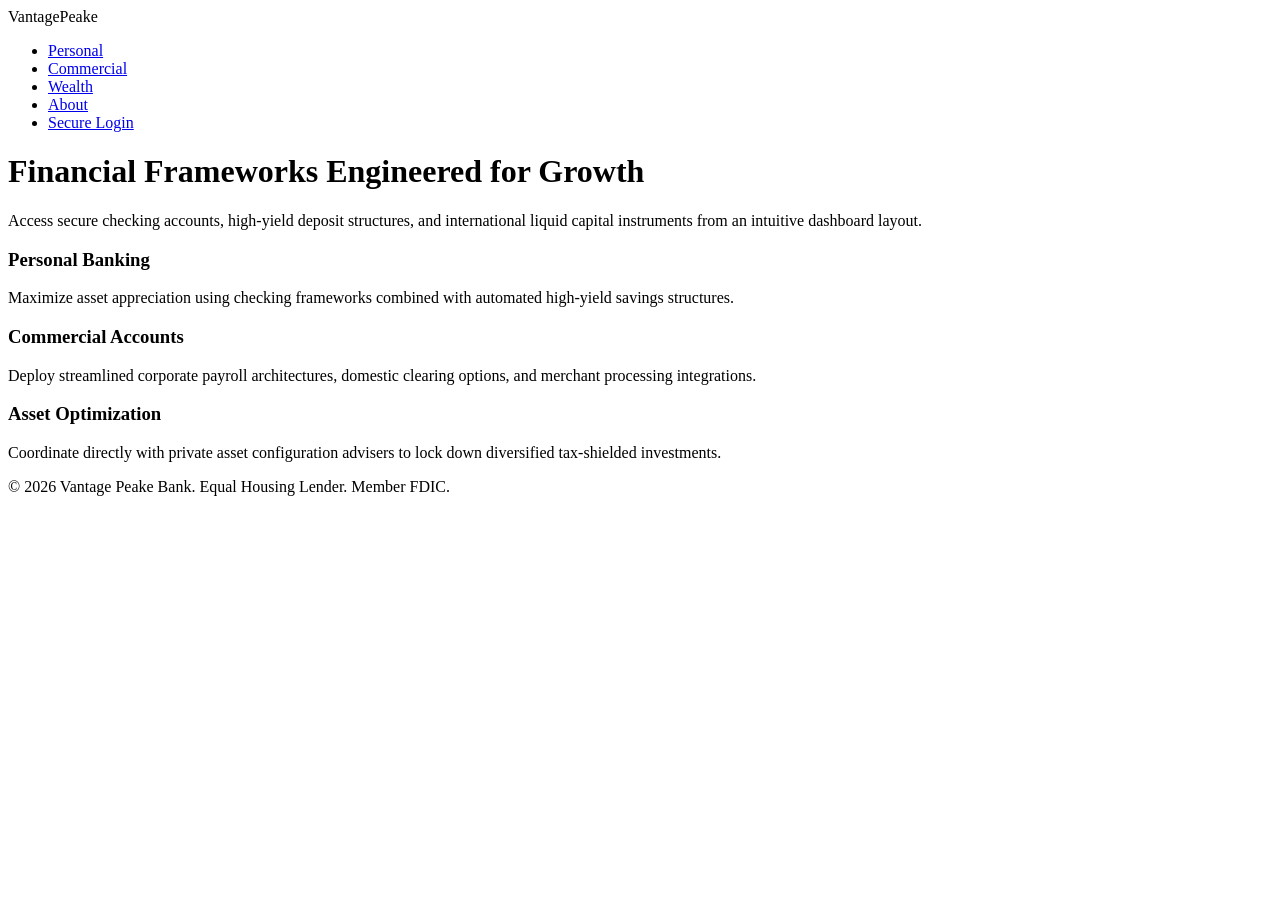
==== index.html @ 233ca1bd "Add initial HTML structure for Vantage Peake Bank" ====
<!DOCTYPE html>
<html lang="en">
<head>
    <meta charset="UTF-8">
    <meta name="viewport" content="width=device-width, initial-scale=1.0">
    <title>Vantage Peake Bank | Secure Personal & Business Banking</title>
    <link rel="stylesheet" href="base.css">
</head>
<body>

    <!-- Public Navigation Bar -->
    <nav class="navbar">
        <div class="logo">Vantage<span>Peake</span></div>
        <ul class="nav-links">
            <li><a href="#">Personal</a></li>
            <li><a href="#">Commercial</a></li>
            <li><a href="#">Wealth</a></li>
            <li><a href="#">About</a></li>
            <li><a href="login.html" class="btn-login">Secure Login</a></li>
        </ul>
    </nav>

    <!-- Marketing Hero Area -->
    <header class="hero">
        <h1>Financial Frameworks Engineered for Growth</h1>
        <p>Access secure checking accounts, high-yield deposit structures, and international liquid capital instruments from an intuitive dashboard layout.</p>
    </header>

    <!-- Product Features Matrix -->
    <main class="container">
        <div class="grid-3">
            <div class="card">
                <h3>Personal Banking</h3>
                <p>Maximize asset appreciation using checking frameworks combined with automated high-yield savings structures.</p>
            </div>
            <div class="card">
                <h3>Commercial Accounts</h3>
                <p>Deploy streamlined corporate payroll architectures, domestic clearing options, and merchant processing integrations.</p>
            </div>
            <div class="card">
                <h3>Asset Optimization</h3>
                <p>Coordinate directly with private asset configuration advisers to lock down diversified tax-shielded investments.</p>
            </div>
        </div>
    </main>

    <!-- Footnote Regulatory Layer -->
    <footer>
        <p>&copy; 2026 Vantage Peake Bank. Equal Housing Lender. Member FDIC.</p>
    </footer>

</body>
</html>
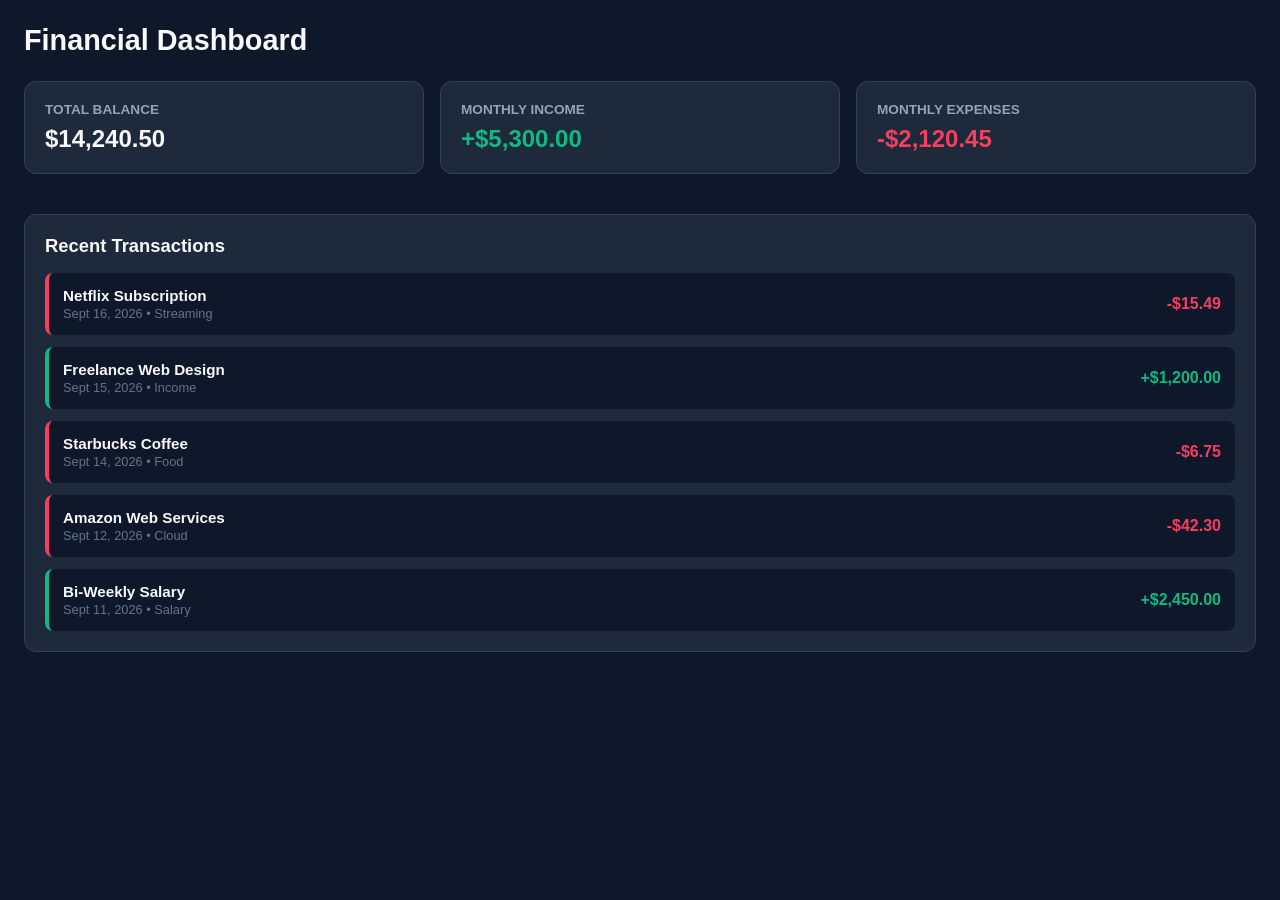
==== commit 5a32484f: "Revamp index.html for financial application layout Updated the title and added global CSS styles for" ====
--- a/index.html
+++ b/index.html
@@ -3,51 +3,325 @@
 <head>
     <meta charset="UTF-8">
     <meta name="viewport" content="width=device-width, initial-scale=1.0">
-    <title>Vantage Peake Bank | Secure Personal & Business Banking</title>
-    <link rel="stylesheet" href="base.css">
+    <title>Financial Application</title>
+    <style>
+        /* Global CSS Reset & Setup */
+        * {
+            margin: 0;
+            padding: 0;
+            box-sizing: border-box;
+            font-family: 'Segoe UI', Tahoma, Geneva, Verdana, sans-serif;
+        }
+
+        body, html {
+            width: 100%;
+            height: 100%;
+            overflow: hidden; /* Prevents ugly browser page scrolling */
+            background-color: #0f172a;
+            color: #f8fafc;
+        }
+
+        /* App Base Layout Layout Frame */
+        .app-container {
+            display: flex;
+            flex-direction: column;
+            width: 100vw;
+            height: 100vh;
+        }
+
+        /* App Screens Structure */
+        .app-view {
+            display: none; /* Hidden by default */
+            flex: 1;
+            padding: 24px;
+            overflow-y: auto; /* Independent scrolling inside each view */
+            padding-bottom: 90px; /* Buffer space so navigation bar never overlaps data */
+        }
+
+        /* Displays the targeted view layout */
+        .app-view.active-view {
+            display: block;
+        }
+
+        /* Typography & Uniform Containers */
+        .header {
+            margin-bottom: 24px;
+        }
+
+        .header h1 {
+            font-size: 1.8rem;
+            font-weight: 600;
+        }
+
+        .card {
+            background-color: #1e293b;
+            padding: 20px;
+            border-radius: 12px;
+            border: 1px solid #334155;
+            margin-bottom: 16px;
+        }
+
+        /* -----------------------------
+           VIEW 1: DASHBOARD DESIGNS
+        -------------------------------- */
+        .metrics-grid {
+            display: grid;
+            grid-template-columns: repeat(auto-fit, minmax(220px, 1fr));
+            gap: 16px;
+            margin-bottom: 24px;
+        }
+
+        .metrics-grid .card h3 {
+            font-size: 0.85rem;
+            color: #94a3b8;
+            margin-bottom: 8px;
+            text-transform: uppercase;
+        }
+
+        .metrics-grid .card .value {
+            font-size: 1.5rem;
+            font-weight: 700;
+        }
+
+        .value.green { color: #10b981; }
+        .value.red { color: #f43f5e; }
+
+        .transactions-section h2 {
+            font-size: 1.15rem;
+            margin-bottom: 16px;
+        }
+
+        .transaction-list {
+            display: flex;
+            flex-direction: column;
+            gap: 12px;
+        }
+
+        .transaction-item {
+            display: flex;
+            justify-content: space-between;
+            align-items: center;
+            padding: 14px;
+            background-color: #0f172a;
+            border-radius: 8px;
+            border-left: 4px solid #38bdf8;
+        }
+
+        .transaction-item.income { border-left-color: #10b981; }
+        .transaction-item.expense { border-left-color: #f43f5e; }
+
+        .tx-info .tx-name {
+            font-weight: 600;
+            font-size: 0.95rem;
+        }
+
+        .tx-info .tx-date {
+            font-size: 0.8rem;
+            color: #64748b;
+            margin-top: 2px;
+        }
+
+        .tx-amount { font-weight: 700; }
+        .tx-amount.income { color: #10b981; }
+        .tx-amount.expense { color: #f43f5e; }
+
+        /* -----------------------------
+           VIEW 2: TRANSFER DESIGNS
+        -------------------------------- */
+        .form-group {
+            margin-bottom: 18px;
+        }
+
+        .form-group label {
+            display: block;
+            margin-bottom: 8px;
+            color: #94a3b8;
+            font-size: 0.9rem;
+        }
+
+        .form-group input, .form-group select {
+            width: 100%;
+            padding: 12px;
+            background-color: #0f172a;
+            border: 1px solid #334155;
+            border-radius: 8px;
+            color: white;
+            font-size: 1rem;
+            outline: none;
+        }
+
+        .form-group input:focus, .form-group select:focus {
+            border-color: #38bdf8;
+        }
+
+        .btn {
+            width: 100%;
+            padding: 14px;
+            background-color: #38bdf8;
+            border: none;
+            border-radius: 8px;
+            color: #0f172a;
+            font-weight: 700;
+            font-size: 1rem;
+            cursor: pointer;
+        }
+
+        /* -----------------------------
+           VIEW 3: REWARDS DESIGNS
+        -------------------------------- */
+        .reward-row {
+            display: flex;
+            justify-content: space-between;
+            align-items: center;
+        }
+
+        .reward-pts {
+            font-weight: 700;
+            color: #10b981;
+            font-size: 1.2rem;
+        }
+
+        .claim-btn {
+            padding: 8px 16px;
+            background-color: #38bdf8;
+            border: none;
+            border-radius: 6px;
+            font-weight: 600;
+            cursor: pointer;
+            color: #0f172a;
+        }
+
+        /* -----------------------------
+           VIEW 4: SETTINGS DESIGNS
+        -------------------------------- */
+        .setting-item {
+            display: flex;
+            justify-content: space-between;
+            align-items: center;
+            padding: 14px 0;
+            border-bottom: 1px solid #334155;
+        }
+
+        .setting-item:last-child { border-bottom: none; }
+        .setting-info h3 { font-size: 1rem; font-weight: 500; }
+        .setting-info p { font-size: 0.85rem; color: #94a3b8; }
+
+        /* -----------------------------
+           FIXED BOTTOM NAVIGATION BAR
+        -------------------------------- */
+        .bottom-nav {
+            position: fixed;
+            bottom: 0;
+            left: 0;
+            width: 100%;
+            height: 70px;
+            background-color: #1e293b;
+            border-top: 1px solid #334155;
+            display: flex;
+            justify-content: space-around;
+            align-items: center;
+            z-index: 1000;
+            box-shadow: 0 -4px 12px rgba(0, 0, 0, 0.4);
+        }
+
+        .nav-item {
+            background: none;
+            border: none;
+            color: #94a3b8;
+            display: flex;
+            flex-direction: column;
+            align-items: center;
+            font-size: 0.85rem;
+            font-weight: 500;
+            cursor: pointer;
+            width: 25%;
+            height: 100%;
+            justify-content: center;
+            transition: color 0.2s ease;
+        }
+
+        .nav-item:hover, .nav-item.active {
+            color: #38bdf8;
+        }
+
+        .nav-icon {
+            font-size: 1.3rem;
+            margin-bottom: 4px;
+        }
+    </style>
 </head>
 <body>
 
-    <!-- Public Navigation Bar -->
-    <nav class="navbar">
-        <div class="logo">Vantage<span>Peake</span></div>
-        <ul class="nav-links">
-            <li><a href="#">Personal</a></li>
-            <li><a href="#">Commercial</a></li>
-            <li><a href="#">Wealth</a></li>
-            <li><a href="#">About</a></li>
-            <li><a href="login.html" class="btn-login">Secure Login</a></li>
-        </ul>
-    </nav>
-
-    <!-- Marketing Hero Area -->
-    <header class="hero">
-        <h1>Financial Frameworks Engineered for Growth</h1>
-        <p>Access secure checking accounts, high-yield deposit structures, and international liquid capital instruments from an intuitive dashboard layout.</p>
-    </header>
-
-    <!-- Product Features Matrix -->
-    <main class="container">
-        <div class="grid-3">
+    <div class="app-container">
+
+        <!-- SCREEN 1: DASHBOARD -->
+        <main id="dashboard" class="app-view active-view">
+            <header class="header">
+                <h1>Financial Dashboard</h1>
+            </header>
+
+            <section class="metrics-grid">
+                <div class="card">
+                    <h3>Total Balance</h3>
+                    <div class="value">$14,240.50</div>
+                </div>
+                <div class="card">
+                    <h3>Monthly Income</h3>
+                    <div class="value green">+$5,300.00</div>
+                </div>
+                <div class="card">
+                    <h3>Monthly Expenses</h3>
+                    <div class="value red">-$2,120.45</div>
+                </div>
+            </section>
+
+            <section class="card transactions-section">
+                <h2>Recent Transactions</h2>
+                <div class="transaction-list">
+                    <div class="transaction-item expense">
+                        <div class="tx-info">
+                            <div class="tx-name">Netflix Subscription</div>
+                            <div class="tx-date">Sept 16, 2026 • Streaming</div>
+                        </div>
+                        <div class="tx-amount expense">-$15.49</div>
+                    </div>
+                    <div class="transaction-item income">
+                        <div class="tx-info">
+                            <div class="tx-name">Freelance Web Design</div>
+                            <div class="tx-date">Sept 15, 2026 • Income</div>
+                        </div>
+                        <div class="tx-amount income">+$1,200.00</div>
+                    </div>
+                    <div class="transaction-item expense">
+                        <div class="tx-info">
+                            <div class="tx-name">Starbucks Coffee</div>
+                            <div class="tx-date">Sept 14, 2026 • Food</div>
+                        </div>
+                        <div class="tx-amount expense">-$6.75</div>
+                    </div>
+                    <div class="transaction-item expense">
+                        <div class="tx-info">
+                            <div class="tx-name">Amazon Web Services</div>
+                            <div class="tx-date">Sept 12, 2026 • Cloud</div>
+                        </div>
+                        <div class="tx-amount expense">-$42.30</div>
+                    </div>
+                    <div class="transaction-item income">
+                        <div class="tx-info">
+                            <div class="tx-name">Bi-Weekly Salary</div>
+                            <div class="tx-date">Sept 11, 2026 • Salary</div>
+                        </div>
+                        <div class="tx-amount income">+$2,450.00</div>
+                    </div>
+                </div>
+            </section>
+        </main>
+
+        <!-- SCREEN 2: TRANSFER -->
+        <main id="transfer" class="app-view">
+            <header class="header">
+                <h1>Transfer Funds</h1>
+            </header>
             <div class="card">
-                <h3>Personal Banking</h3>
-                <p>Maximize asset appreciation using checking frameworks combined with automated high-yield savings structures.</p>
-            </div>
-            <div class="card">
-                <h3>Commercial Accounts</h3>
-                <p>Deploy streamlined corporate payroll architectures, domestic clearing options, and merchant processing integrations.</p>
-            </div>
-            <div class="card">
-                <h3>Asset Optimization</h3>
-                <p>Coordinate directly with private asset configuration advisers to lock down diversified tax-shielded investments.</p>
-            </div>
-        </div>
-    </main>
-
-    <!-- Footnote Regulatory Layer -->
-    <footer>
-        <p>&copy; 2026 Vantage Peake Bank. Equal Housing Lender. Member FDIC.</p>
-    </footer>
-
-</body>
-</html>
+                <div class="form-group">
+                    <label>Recipient Name / Account</label>
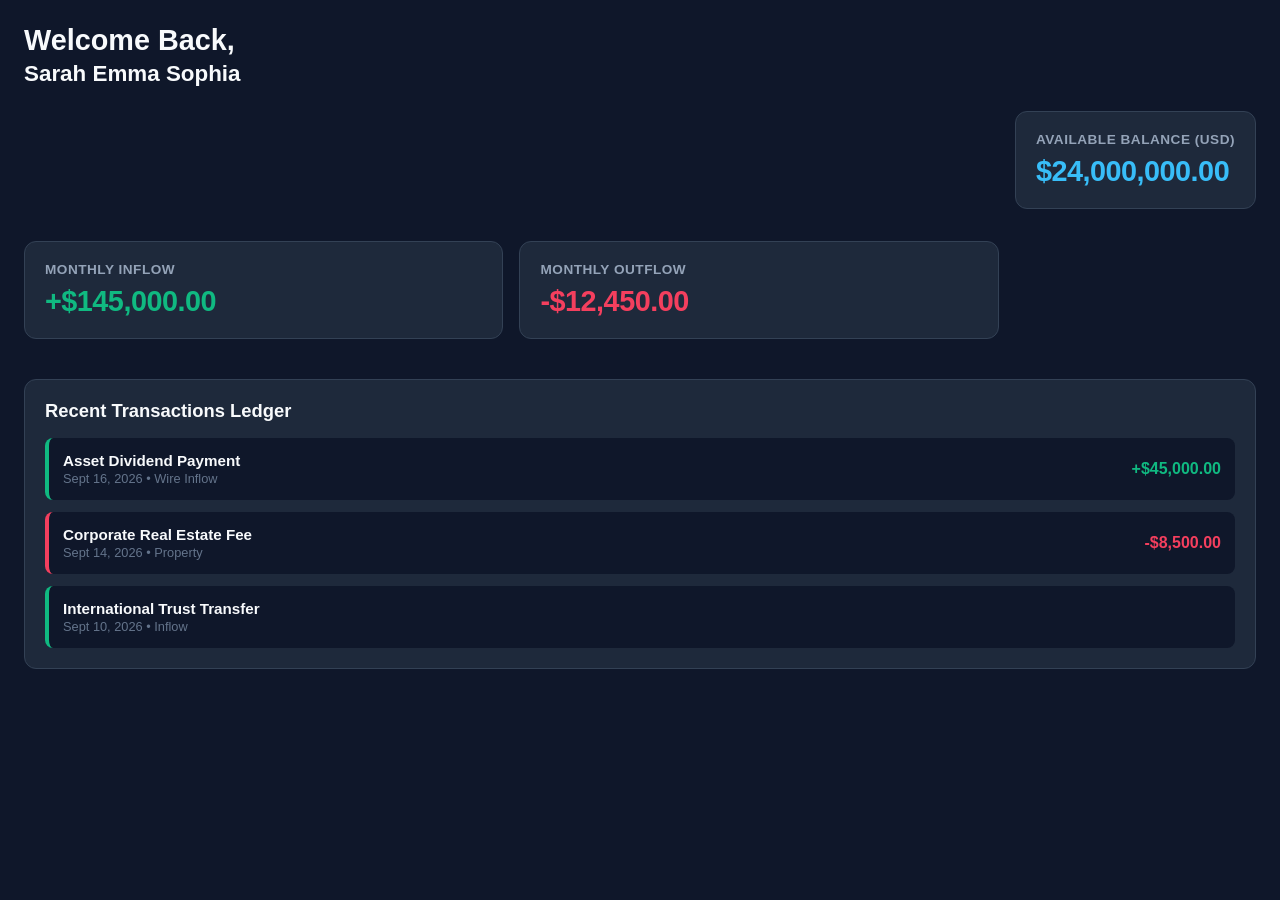
==== commit 39613801: "Refactor HTML structure and styles for clarity Updated various titles and comments for clarity and c" ====
--- a/index.html
+++ b/index.html
@@ -3,7 +3,7 @@
 <head>
     <meta charset="UTF-8">
     <meta name="viewport" content="width=device-width, initial-scale=1.0">
-    <title>Financial Application</title>
+    <title>Enterprise Banking Portal</title>
     <style>
         /* Global CSS Reset & Setup */
         * {
@@ -16,12 +16,12 @@
         body, html {
             width: 100%;
             height: 100%;
-            overflow: hidden; /* Prevents ugly browser page scrolling */
+            overflow: hidden; /* Prevents whole browser window from scrolling */
             background-color: #0f172a;
             color: #f8fafc;
         }
 
-        /* App Base Layout Layout Frame */
+        /* App Base Layout Frame */
         .app-container {
             display: flex;
             flex-direction: column;
@@ -35,10 +35,10 @@
             flex: 1;
             padding: 24px;
             overflow-y: auto; /* Independent scrolling inside each view */
-            padding-bottom: 90px; /* Buffer space so navigation bar never overlaps data */
-        }
-
-        /* Displays the targeted view layout */
+            padding-bottom: 95px; /* Buffer space so navigation bar never overlaps data */
+        }
+
+        /* Displays the active screen */
         .app-view.active-view {
             display: block;
         }
@@ -51,6 +51,12 @@
         .header h1 {
             font-size: 1.8rem;
             font-weight: 600;
+        }
+        
+        .header p {
+            color: #94a3b8;
+            margin-top: 4px;
+            font-size: 1rem;
         }
 
         .card {
@@ -62,7 +68,7 @@
         }
 
         /* -----------------------------
-           VIEW 1: DASHBOARD DESIGNS
+           VIEW 1: DASHBOARD VIEW
         -------------------------------- */
         .metrics-grid {
             display: grid;
@@ -76,11 +82,13 @@
             color: #94a3b8;
             margin-bottom: 8px;
             text-transform: uppercase;
+            letter-spacing: 0.5px;
         }
 
         .metrics-grid .card .value {
-            font-size: 1.5rem;
+            font-size: 1.8rem;
             font-weight: 700;
+            letter-spacing: -0.5px;
         }
 
         .value.green { color: #10b981; }
@@ -126,8 +134,40 @@
         .tx-amount.expense { color: #f43f5e; }
 
         /* -----------------------------
-           VIEW 2: TRANSFER DESIGNS
-        -------------------------------- */
+           VIEW 2: TRANSFER VIEW (LOCAL/INTL)
+        -------------------------------- */
+        .transfer-tabs {
+            display: flex;
+            gap: 12px;
+            margin-bottom: 20px;
+        }
+        
+        .tab-btn {
+            flex: 1;
+            padding: 12px;
+            background-color: #0f172a;
+            border: 1px solid #334155;
+            color: #94a3b8;
+            border-radius: 8px;
+            cursor: pointer;
+            font-weight: 600;
+            transition: all 0.2s ease;
+        }
+        
+        .tab-btn.active-tab {
+            background-color: #38bdf8;
+            color: #0f172a;
+            border-color: #38bdf8;
+        }
+
+        .transfer-form-pane {
+            display: none;
+        }
+        
+        .transfer-form-pane.active-pane {
+            display: block;
+        }
+
         .form-group {
             margin-bottom: 18px;
         }
@@ -164,10 +204,13 @@
             font-weight: 700;
             font-size: 1rem;
             cursor: pointer;
-        }
-
-        /* -----------------------------
-           VIEW 3: REWARDS DESIGNS
+            transition: opacity 0.2s;
+        }
+        
+        .btn:hover { opacity: 0.9; }
+
+        /* -----------------------------
+           VIEW 3: REWARDS VIEW
         -------------------------------- */
         .reward-row {
             display: flex;
@@ -192,7 +235,7 @@
         }
 
         /* -----------------------------
-           VIEW 4: SETTINGS DESIGNS
+           VIEW 4: SETTINGS VIEW
         -------------------------------- */
         .setting-item {
             display: flex;
@@ -257,71 +300,44 @@
         <!-- SCREEN 1: DASHBOARD -->
         <main id="dashboard" class="app-view active-view">
             <header class="header">
-                <h1>Financial Dashboard</h1>
+                <h1>Welcome Back,</h1>
+                <p style="font-size: 1.4rem; font-weight: 600; color: #f8fafc;">Sarah Emma Sophia</p>
             </header>
 
             <section class="metrics-grid">
-                <div class="card">
-                    <h3>Total Balance</h3>
-                    <div class="value">$14,240.50</div>
+                <div class="card" style="grid-column: span 1 / max-content;">
+                    <h3>Available Balance (USD)</h3>
+                    <div class="value" style="color: #38bdf8;">$24,000,000.00</div>
                 </div>
                 <div class="card">
-                    <h3>Monthly Income</h3>
-                    <div class="value green">+$5,300.00</div>
+                    <h3>Monthly Inflow</h3>
+                    <div class="value green">+$145,000.00</div>
                 </div>
                 <div class="card">
-                    <h3>Monthly Expenses</h3>
-                    <div class="value red">-$2,120.45</div>
+                    <h3>Monthly Outflow</h3>
+                    <div class="value red">-$12,450.00</div>
                 </div>
             </section>
 
             <section class="card transactions-section">
-                <h2>Recent Transactions</h2>
+                <h2>Recent Transactions Ledger</h2>
                 <div class="transaction-list">
+                    <div class="transaction-item income">
+                        <div class="tx-info">
+                            <div class="tx-name">Asset Dividend Payment</div>
+                            <div class="tx-date">Sept 16, 2026 • Wire Inflow</div>
+                        </div>
+                        <div class="tx-amount income">+$45,000.00</div>
+                    </div>
                     <div class="transaction-item expense">
                         <div class="tx-info">
-                            <div class="tx-name">Netflix Subscription</div>
-                            <div class="tx-date">Sept 16, 2026 • Streaming</div>
+                            <div class="tx-name">Corporate Real Estate Fee</div>
+                            <div class="tx-date">Sept 14, 2026 • Property</div>
                         </div>
-                        <div class="tx-amount expense">-$15.49</div>
+                        <div class="tx-amount expense">-$8,500.00</div>
                     </div>
                     <div class="transaction-item income">
                         <div class="tx-info">
-                            <div class="tx-name">Freelance Web Design</div>
-                            <div class="tx-date">Sept 15, 2026 • Income</div>
+                            <div class="tx-name">International Trust Transfer</div>
+                            <div class="tx-date">Sept 10, 2026 • Inflow</div>
                         </div>
-                        <div class="tx-amount income">+$1,200.00</div>
-                    </div>
-                    <div class="transaction-item expense">
-                        <div class="tx-info">
-                            <div class="tx-name">Starbucks Coffee</div>
-                            <div class="tx-date">Sept 14, 2026 • Food</div>
-                        </div>
-                        <div class="tx-amount expense">-$6.75</div>
-                    </div>
-                    <div class="transaction-item expense">
-                        <div class="tx-info">
-                            <div class="tx-name">Amazon Web Services</div>
-                            <div class="tx-date">Sept 12, 2026 • Cloud</div>
-                        </div>
-                        <div class="tx-amount expense">-$42.30</div>
-                    </div>
-                    <div class="transaction-item income">
-                        <div class="tx-info">
-                            <div class="tx-name">Bi-Weekly Salary</div>
-                            <div class="tx-date">Sept 11, 2026 • Salary</div>
-                        </div>
-                        <div class="tx-amount income">+$2,450.00</div>
-                    </div>
-                </div>
-            </section>
-        </main>
-
-        <!-- SCREEN 2: TRANSFER -->
-        <main id="transfer" class="app-view">
-            <header class="header">
-                <h1>Transfer Funds</h1>
-            </header>
-            <div class="card">
-                <div class="form-group">
-                    <label>Recipient Name / Account</label>
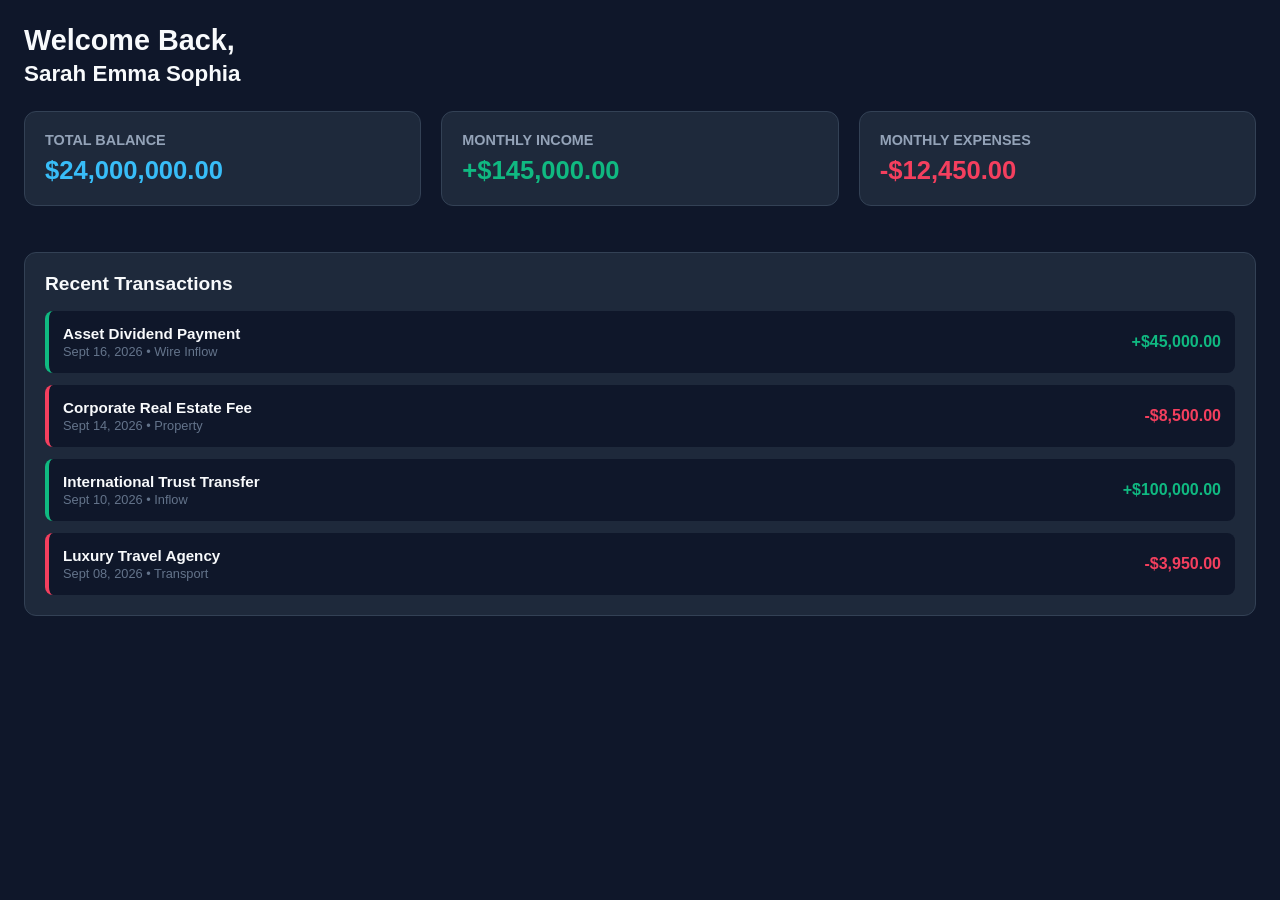
==== commit 380d26d1: "Update index.html" ====
--- a/index.html
+++ b/index.html
@@ -3,9 +3,9 @@
 <head>
     <meta charset="UTF-8">
     <meta name="viewport" content="width=device-width, initial-scale=1.0">
-    <title>Enterprise Banking Portal</title>
+    <title>Financial Web App</title>
     <style>
-        /* Global CSS Reset & Setup */
+        /* Global Reset & Base Rules */
         * {
             margin: 0;
             padding: 0;
@@ -16,12 +16,12 @@
         body, html {
             width: 100%;
             height: 100%;
-            overflow: hidden; /* Prevents whole browser window from scrolling */
+            overflow: hidden;
             background-color: #0f172a;
             color: #f8fafc;
         }
 
-        /* App Base Layout Frame */
+        /* App Layout Frame */
         .app-container {
             display: flex;
             flex-direction: column;
@@ -29,21 +29,21 @@
             height: 100vh;
         }
 
-        /* App Screens Structure */
+        /* App Views (Screens) */
         .app-view {
             display: none; /* Hidden by default */
             flex: 1;
             padding: 24px;
-            overflow-y: auto; /* Independent scrolling inside each view */
-            padding-bottom: 95px; /* Buffer space so navigation bar never overlaps data */
-        }
-
-        /* Displays the active screen */
+            overflow-y: auto;
+            padding-bottom: 100px; /* Space for bottom navigation bar */
+        }
+
+        /* Show the active view */
         .app-view.active-view {
             display: block;
         }
 
-        /* Typography & Uniform Containers */
+        /* Headers styling */
         .header {
             margin-bottom: 24px;
         }
@@ -52,13 +52,8 @@
             font-size: 1.8rem;
             font-weight: 600;
         }
-        
-        .header p {
-            color: #94a3b8;
-            margin-top: 4px;
-            font-size: 1rem;
-        }
-
+
+        /* CARD UI COMPONENT */
         .card {
             background-color: #1e293b;
             padding: 20px;
@@ -68,38 +63,42 @@
         }
 
         /* -----------------------------
-           VIEW 1: DASHBOARD VIEW
+           VIEW 1: DASHBOARD STYLES
         -------------------------------- */
         .metrics-grid {
             display: grid;
             grid-template-columns: repeat(auto-fit, minmax(220px, 1fr));
-            gap: 16px;
-            margin-bottom: 24px;
+            gap: 20px;
+            margin-bottom: 30px;
         }
 
         .metrics-grid .card h3 {
-            font-size: 0.85rem;
+            font-size: 0.9rem;
             color: #94a3b8;
             margin-bottom: 8px;
             text-transform: uppercase;
-            letter-spacing: 0.5px;
         }
 
         .metrics-grid .card .value {
-            font-size: 1.8rem;
+            font-size: 1.6rem;
             font-weight: 700;
-            letter-spacing: -0.5px;
         }
 
         .value.green { color: #10b981; }
         .value.red { color: #f43f5e; }
 
         .transactions-section h2 {
-            font-size: 1.15rem;
+            font-size: 1.2rem;
             margin-bottom: 16px;
         }
 
         .transaction-list {
+            display: flex;
+            flex-direction: column;
+            gap: 12px;
+        }
+
+        .transaction-list-container {
             display: flex;
             flex-direction: column;
             gap: 12px;
@@ -121,55 +120,26 @@
         .tx-info .tx-name {
             font-weight: 600;
             font-size: 0.95rem;
+            margin-bottom: 2px;
         }
 
         .tx-info .tx-date {
             font-size: 0.8rem;
             color: #64748b;
-            margin-top: 2px;
-        }
-
-        .tx-amount { font-weight: 700; }
+        }
+
+        .tx-amount {
+            font-weight: 700;
+        }
+
         .tx-amount.income { color: #10b981; }
         .tx-amount.expense { color: #f43f5e; }
 
         /* -----------------------------
-           VIEW 2: TRANSFER VIEW (LOCAL/INTL)
-        -------------------------------- */
-        .transfer-tabs {
-            display: flex;
-            gap: 12px;
+           VIEW 2: TRANSFER STYLES
+        -------------------------------- */
+        .form-group {
             margin-bottom: 20px;
-        }
-        
-        .tab-btn {
-            flex: 1;
-            padding: 12px;
-            background-color: #0f172a;
-            border: 1px solid #334155;
-            color: #94a3b8;
-            border-radius: 8px;
-            cursor: pointer;
-            font-weight: 600;
-            transition: all 0.2s ease;
-        }
-        
-        .tab-btn.active-tab {
-            background-color: #38bdf8;
-            color: #0f172a;
-            border-color: #38bdf8;
-        }
-
-        .transfer-form-pane {
-            display: none;
-        }
-        
-        .transfer-form-pane.active-pane {
-            display: block;
-        }
-
-        .form-group {
-            margin-bottom: 18px;
         }
 
         .form-group label {
@@ -206,13 +176,13 @@
             cursor: pointer;
             transition: opacity 0.2s;
         }
-        
+
         .btn:hover { opacity: 0.9; }
 
         /* -----------------------------
-           VIEW 3: REWARDS VIEW
-        -------------------------------- */
-        .reward-row {
+           VIEW 3: REWARDS STYLES
+        -------------------------------- */
+        .reward-item {
             display: flex;
             justify-content: space-between;
             align-items: center;
@@ -235,17 +205,18 @@
         }
 
         /* -----------------------------
-           VIEW 4: SETTINGS VIEW
-        -------------------------------- */
-        .setting-item {
+           VIEW 4: SETTINGS STYLES
+        -------------------------------- */
+        .setting-row {
             display: flex;
             justify-content: space-between;
             align-items: center;
-            padding: 14px 0;
+            padding: 12px 0;
             border-bottom: 1px solid #334155;
         }
 
-        .setting-item:last-child { border-bottom: none; }
+        .setting-row:last-child { border-bottom: none; }
+
         .setting-info h3 { font-size: 1rem; font-weight: 500; }
         .setting-info p { font-size: 0.85rem; color: #94a3b8; }
 
@@ -264,7 +235,7 @@
             justify-content: space-around;
             align-items: center;
             z-index: 1000;
-            box-shadow: 0 -4px 12px rgba(0, 0, 0, 0.4);
+            box-shadow: 0 -4px 10px rgba(0, 0, 0, 0.3);
         }
 
         .nav-item {
@@ -288,7 +259,7 @@
         }
 
         .nav-icon {
-            font-size: 1.3rem;
+            font-size: 1.4rem;
             margin-bottom: 4px;
         }
     </style>
@@ -297,31 +268,31 @@
 
     <div class="app-container">
 
-        <!-- SCREEN 1: DASHBOARD -->
+        <!-- 1. DASHBOARD SCREEN -->
         <main id="dashboard" class="app-view active-view">
             <header class="header">
                 <h1>Welcome Back,</h1>
-                <p style="font-size: 1.4rem; font-weight: 600; color: #f8fafc;">Sarah Emma Sophia</p>
+                <p style="font-size: 1.4rem; font-weight: 600; color: #f8fafc; margin-top: 4px;">Sarah Emma Sophia</p>
             </header>
 
             <section class="metrics-grid">
-                <div class="card" style="grid-column: span 1 / max-content;">
-                    <h3>Available Balance (USD)</h3>
-                    <div class="value" style="color: #38bdf8;">$24,000,000.00</div>
+                <div class="card">
+                    <h3>Total Balance</h3>
+                    <div id="balance-display" class="value" style="color: #38bdf8;">$24,000,000.00</div>
                 </div>
                 <div class="card">
-                    <h3>Monthly Inflow</h3>
+                    <h3>Monthly Income</h3>
                     <div class="value green">+$145,000.00</div>
                 </div>
                 <div class="card">
-                    <h3>Monthly Outflow</h3>
+                    <h3>Monthly Expenses</h3>
                     <div class="value red">-$12,450.00</div>
                 </div>
             </section>
 
             <section class="card transactions-section">
-                <h2>Recent Transactions Ledger</h2>
-                <div class="transaction-list">
+                <h2>Recent Transactions</h2>
+                <div id="transaction-container" class="transaction-list-container">
                     <div class="transaction-item income">
                         <div class="tx-info">
                             <div class="tx-name">Asset Dividend Payment</div>
@@ -341,3 +312,24 @@
                             <div class="tx-name">International Trust Transfer</div>
                             <div class="tx-date">Sept 10, 2026 • Inflow</div>
                         </div>
+                        <div class="tx-amount income">+$100,000.00</div>
+                    </div>
+                    <div class="transaction-item expense">
+                        <div class="tx-info">
+                            <div class="tx-name">Luxury Travel Agency</div>
+                            <div class="tx-date">Sept 08, 2026 • Transport</div>
+                        </div>
+                        <div class="tx-amount expense">-$3,950.00</div>
+                    </div>
+                </div>
+            </section>
+        </main>
+
+        <!-- 2. TRANSFER SCREEN -->
+        <main id="transfer" class="app-view">
+            <header class="header">
+                <h1>Transfer Funds</h1>
+            </header>
+            <div class="card">
+                <div class="form-group">
+                    <label>Recipient Name / Account</label>
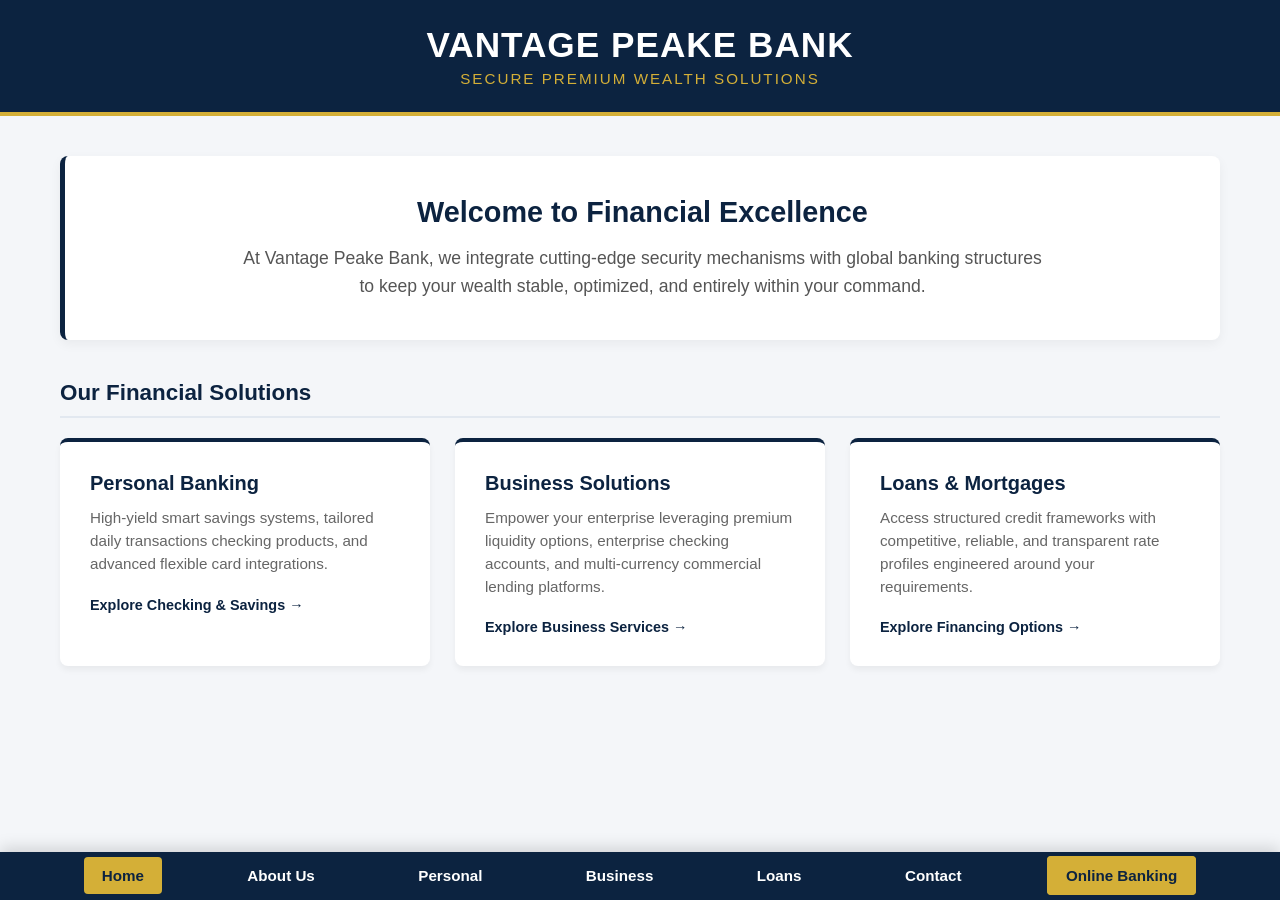
==== commit 58e02f0f: "Update title and styles for homepage layout" ====
--- a/index.html
+++ b/index.html
@@ -3,9 +3,9 @@
 <head>
     <meta charset="UTF-8">
     <meta name="viewport" content="width=device-width, initial-scale=1.0">
-    <title>Financial Web App</title>
+    <title>Home | Vantage Peake Bank</title>
     <style>
-        /* Global Reset & Base Rules */
+        /* Base Reset & Typography */
         * {
             margin: 0;
             padding: 0;
@@ -13,323 +13,251 @@
             font-family: 'Segoe UI', Tahoma, Geneva, Verdana, sans-serif;
         }
 
-        body, html {
-            width: 100%;
-            height: 100%;
-            overflow: hidden;
-            background-color: #0f172a;
-            color: #f8fafc;
-        }
-
-        /* App Layout Frame */
-        .app-container {
+        body {
+            background-color: #f4f6f9;
+            color: #333333;
+            min-height: 100vh;
             display: flex;
             flex-direction: column;
-            width: 100vw;
-            height: 100vh;
-        }
-
-        /* App Views (Screens) */
-        .app-view {
-            display: none; /* Hidden by default */
+            padding-bottom: 70px; /* Prevents bottom navigation from blocking content */
+        }
+
+        /* Branding Top Header */
+        header {
+            background-color: #0c2340;
+            color: #ffffff;
+            padding: 25px 20px;
+            text-align: center;
+            border-bottom: 4px solid #d4af37;
+        }
+
+        header h1 {
+            font-size: 2.2rem;
+            letter-spacing: 1px;
+            font-weight: 700;
+        }
+
+        header p {
+            color: #d4af37;
+            font-size: 0.95rem;
+            margin-top: 5px;
+            text-transform: uppercase;
+            letter-spacing: 2px;
+        }
+
+        /* Main Workspace Content */
+        main {
             flex: 1;
-            padding: 24px;
-            overflow-y: auto;
-            padding-bottom: 100px; /* Space for bottom navigation bar */
-        }
-
-        /* Show the active view */
-        .app-view.active-view {
-            display: block;
-        }
-
-        /* Headers styling */
-        .header {
-            margin-bottom: 24px;
-        }
-
-        .header h1 {
+            width: 100%;
+            max-width: 1200px;
+            margin: 0 auto;
+            padding: 40px 20px;
+        }
+
+        /* Welcome Billboard / Hero section */
+        .hero-banner {
+            background-color: #ffffff;
+            padding: 40px;
+            border-radius: 8px;
+            box-shadow: 0 4px 12px rgba(0, 0, 0, 0.05);
+            text-align: center;
+            margin-bottom: 40px;
+            border-left: 5px solid #0c2340;
+        }
+
+        .hero-banner h2 {
+            color: #0c2340;
             font-size: 1.8rem;
+            margin-bottom: 15px;
+        }
+
+        .hero-banner p {
+            color: #555555;
+            font-size: 1.1rem;
+            line-height: 1.6;
+            max-width: 800px;
+            margin: 0 auto;
+        }
+
+        /* Core Services Grid Layout */
+        .services-section-title {
+            color: #0c2340;
+            margin-bottom: 20px;
+            font-size: 1.4rem;
+            border-bottom: 2px solid #e2e8f0;
+            padding-bottom: 10px;
+        }
+
+        .services-grid {
+            display: grid;
+            grid-template-columns: repeat(auto-fit, minmax(300px, 1fr));
+            gap: 25px;
+            margin-bottom: 40px;
+        }
+
+        .service-card {
+            background-color: #ffffff;
+            padding: 30px;
+            border-radius: 8px;
+            box-shadow: 0 4px 6px rgba(0, 0, 0, 0.05);
+            border-top: 4px solid #0c2340;
+            transition: transform 0.2s ease;
+        }
+
+        .service-card:hover {
+            transform: translateY(-4px);
+        }
+
+        .service-card h3 {
+            color: #0c2340;
+            margin-bottom: 12px;
+            font-size: 1.25rem;
+        }
+
+        .service-card p {
+            color: #666666;
+            font-size: 0.95rem;
+            line-height: 1.5;
+            margin-bottom: 20px;
+        }
+
+        .service-card a {
+            color: #0c2340;
+            text-decoration: none;
             font-weight: 600;
-        }
-
-        /* CARD UI COMPONENT */
-        .card {
-            background-color: #1e293b;
-            padding: 20px;
-            border-radius: 12px;
-            border: 1px solid #334155;
-            margin-bottom: 16px;
-        }
-
-        /* -----------------------------
-           VIEW 1: DASHBOARD STYLES
-        -------------------------------- */
-        .metrics-grid {
-            display: grid;
-            grid-template-columns: repeat(auto-fit, minmax(220px, 1fr));
-            gap: 20px;
-            margin-bottom: 30px;
-        }
-
-        .metrics-grid .card h3 {
             font-size: 0.9rem;
-            color: #94a3b8;
-            margin-bottom: 8px;
-            text-transform: uppercase;
-        }
-
-        .metrics-grid .card .value {
-            font-size: 1.6rem;
-            font-weight: 700;
-        }
-
-        .value.green { color: #10b981; }
-        .value.red { color: #f43f5e; }
-
-        .transactions-section h2 {
-            font-size: 1.2rem;
-            margin-bottom: 16px;
-        }
-
-        .transaction-list {
-            display: flex;
-            flex-direction: column;
-            gap: 12px;
-        }
-
-        .transaction-list-container {
-            display: flex;
-            flex-direction: column;
-            gap: 12px;
-        }
-
-        .transaction-item {
-            display: flex;
-            justify-content: space-between;
-            align-items: center;
-            padding: 14px;
-            background-color: #0f172a;
-            border-radius: 8px;
-            border-left: 4px solid #38bdf8;
-        }
-
-        .transaction-item.income { border-left-color: #10b981; }
-        .transaction-item.expense { border-left-color: #f43f5e; }
-
-        .tx-info .tx-name {
-            font-weight: 600;
-            font-size: 0.95rem;
-            margin-bottom: 2px;
-        }
-
-        .tx-info .tx-date {
-            font-size: 0.8rem;
-            color: #64748b;
-        }
-
-        .tx-amount {
-            font-weight: 700;
-        }
-
-        .tx-amount.income { color: #10b981; }
-        .tx-amount.expense { color: #f43f5e; }
-
-        /* -----------------------------
-           VIEW 2: TRANSFER STYLES
-        -------------------------------- */
-        .form-group {
-            margin-bottom: 20px;
-        }
-
-        .form-group label {
-            display: block;
-            margin-bottom: 8px;
-            color: #94a3b8;
-            font-size: 0.9rem;
-        }
-
-        .form-group input, .form-group select {
-            width: 100%;
-            padding: 12px;
-            background-color: #0f172a;
-            border: 1px solid #334155;
-            border-radius: 8px;
-            color: white;
-            font-size: 1rem;
-            outline: none;
-        }
-
-        .form-group input:focus, .form-group select:focus {
-            border-color: #38bdf8;
-        }
-
-        .btn {
-            width: 100%;
-            padding: 14px;
-            background-color: #38bdf8;
-            border: none;
-            border-radius: 8px;
-            color: #0f172a;
-            font-weight: 700;
-            font-size: 1rem;
-            cursor: pointer;
-            transition: opacity 0.2s;
-        }
-
-        .btn:hover { opacity: 0.9; }
-
-        /* -----------------------------
-           VIEW 3: REWARDS STYLES
-        -------------------------------- */
-        .reward-item {
-            display: flex;
-            justify-content: space-between;
-            align-items: center;
-        }
-
-        .reward-pts {
-            font-weight: 700;
-            color: #10b981;
-            font-size: 1.2rem;
-        }
-
-        .claim-btn {
-            padding: 8px 16px;
-            background-color: #38bdf8;
-            border: none;
-            border-radius: 6px;
-            font-weight: 600;
-            cursor: pointer;
-            color: #0f172a;
-        }
-
-        /* -----------------------------
-           VIEW 4: SETTINGS STYLES
-        -------------------------------- */
-        .setting-row {
-            display: flex;
-            justify-content: space-between;
-            align-items: center;
-            padding: 12px 0;
-            border-bottom: 1px solid #334155;
-        }
-
-        .setting-row:last-child { border-bottom: none; }
-
-        .setting-info h3 { font-size: 1rem; font-weight: 500; }
-        .setting-info p { font-size: 0.85rem; color: #94a3b8; }
-
-        /* -----------------------------
-           FIXED BOTTOM NAVIGATION BAR
-        -------------------------------- */
-        .bottom-nav {
+        }
+
+        .service-card a:hover {
+            text-decoration: underline;
+            color: #d4af37;
+        }
+
+        /* Fixed Bottom Navigation Configuration */
+        footer {
+            background-color: #0c2340;
             position: fixed;
             bottom: 0;
             left: 0;
             width: 100%;
-            height: 70px;
-            background-color: #1e293b;
-            border-top: 1px solid #334155;
+            box-shadow: 0 -4px 15px rgba(0, 0, 0, 0.15);
+            z-index: 9999;
+        }
+
+        .navigation-menu {
+            max-width: 1200px;
+            margin: 0 auto;
             display: flex;
             justify-content: space-around;
             align-items: center;
-            z-index: 1000;
-            box-shadow: 0 -4px 10px rgba(0, 0, 0, 0.3);
-        }
-
-        .nav-item {
-            background: none;
-            border: none;
-            color: #94a3b8;
-            display: flex;
-            flex-direction: column;
-            align-items: center;
-            font-size: 0.85rem;
-            font-weight: 500;
-            cursor: pointer;
-            width: 25%;
-            height: 100%;
-            justify-content: center;
-            transition: color 0.2s ease;
-        }
-
-        .nav-item:hover, .nav-item.active {
-            color: #38bdf8;
-        }
-
-        .nav-icon {
-            font-size: 1.4rem;
-            margin-bottom: 4px;
+            padding: 15px 10px;
+            list-style: none;
+        }
+
+        .navigation-menu li a {
+            color: #ffffff;
+            text-decoration: none;
+            font-weight: 600;
+            font-size: 0.95rem;
+            padding: 10px 18px;
+            border-radius: 4px;
+            transition: all 0.3s ease;
+        }
+
+        .navigation-menu li a:hover, 
+        .navigation-menu li a.active {
+            background-color: #d4af37;
+            color: #0c2340;
+        }
+
+        /* Digital Portal Target Button */
+        .navigation-menu li .portal-btn {
+            background-color: #d4af37;
+            color: #0c2340;
+            border: 1px solid #d4af37;
+        }
+
+        .navigation-menu li .portal-btn:hover {
+            background-color: #ffffff;
+            border-color: #ffffff;
+            color: #0c2340;
+        }
+
+        /* Screen Adjustment Rules */
+        @media (max-width: 768px) {
+            body {
+                padding-bottom: 120px; /* Gives more bottom clearance for multi-line menus */
+            }
+            .navigation-menu {
+                flex-wrap: wrap;
+                gap: 8px;
+                padding: 12px 5px;
+            }
+            .navigation-menu li a {
+                font-size: 0.85rem;
+                padding: 6px 12px;
+            }
         }
     </style>
 </head>
 <body>
 
-    <div class="app-container">
-
-        <!-- 1. DASHBOARD SCREEN -->
-        <main id="dashboard" class="app-view active-view">
-            <header class="header">
-                <h1>Welcome Back,</h1>
-                <p style="font-size: 1.4rem; font-weight: 600; color: #f8fafc; margin-top: 4px;">Sarah Emma Sophia</p>
-            </header>
-
-            <section class="metrics-grid">
-                <div class="card">
-                    <h3>Total Balance</h3>
-                    <div id="balance-display" class="value" style="color: #38bdf8;">$24,000,000.00</div>
-                </div>
-                <div class="card">
-                    <h3>Monthly Income</h3>
-                    <div class="value green">+$145,000.00</div>
-                </div>
-                <div class="card">
-                    <h3>Monthly Expenses</h3>
-                    <div class="value red">-$12,450.00</div>
-                </div>
-            </section>
-
-            <section class="card transactions-section">
-                <h2>Recent Transactions</h2>
-                <div id="transaction-container" class="transaction-list-container">
-                    <div class="transaction-item income">
-                        <div class="tx-info">
-                            <div class="tx-name">Asset Dividend Payment</div>
-                            <div class="tx-date">Sept 16, 2026 • Wire Inflow</div>
-                        </div>
-                        <div class="tx-amount income">+$45,000.00</div>
-                    </div>
-                    <div class="transaction-item expense">
-                        <div class="tx-info">
-                            <div class="tx-name">Corporate Real Estate Fee</div>
-                            <div class="tx-date">Sept 14, 2026 • Property</div>
-                        </div>
-                        <div class="tx-amount expense">-$8,500.00</div>
-                    </div>
-                    <div class="transaction-item income">
-                        <div class="tx-info">
-                            <div class="tx-name">International Trust Transfer</div>
-                            <div class="tx-date">Sept 10, 2026 • Inflow</div>
-                        </div>
-                        <div class="tx-amount income">+$100,000.00</div>
-                    </div>
-                    <div class="transaction-item expense">
-                        <div class="tx-info">
-                            <div class="tx-name">Luxury Travel Agency</div>
-                            <div class="tx-date">Sept 08, 2026 • Transport</div>
-                        </div>
-                        <div class="tx-amount expense">-$3,950.00</div>
-                    </div>
-                </div>
-            </section>
-        </main>
-
-        <!-- 2. TRANSFER SCREEN -->
-        <main id="transfer" class="app-view">
-            <header class="header">
-                <h1>Transfer Funds</h1>
-            </header>
-            <div class="card">
-                <div class="form-group">
-                    <label>Recipient Name / Account</label>
+    
+    <header>
+        <h1>VANTAGE PEAKE BANK</h1>
+        <p>Secure Premium Wealth Solutions</p>
+    </header>
+
+    <!-- Core Interactive Web Content -->
+    <main>
+        <!-- Corporate Welcome Billboard -->
+        <section class="hero-banner">
+            <h2>Welcome to Financial Excellence</h2>
+            <p>At Vantage Peake Bank, we integrate cutting-edge security mechanisms with global banking structures to keep your wealth stable, optimized, and entirely within your command.</p>
+        </section>
+
+        <!-- Service Core Grid Elements -->
+        <h2 class="services-section-title">Our Financial Solutions</h2>
+        <section class="services-grid">
+            
+            <!-- Card item 1: Personal -->
+            <div class="service-card">
+                <h3>Personal Banking</h3>
+                <p>High-yield smart savings systems, tailored daily transactions checking products, and advanced flexible card integrations.</p>
+                <a href="personal.html">Explore Checking & Savings &rarr;</a>
+            </div>
+
+            <!-- Card item 2: Business -->
+            <div class="service-card">
+                <h3>Business Solutions</h3>
+                <p>Empower your enterprise leveraging premium liquidity options, enterprise checking accounts, and multi-currency commercial lending platforms.</p>
+                <a href="business.html">Explore Business Services &rarr;</a>
+            </div>
+
+            <!-- Card item 3: Mortgages -->
+            <div class="service-card">
+                <h3>Loans & Mortgages</h3>
+                <p>Access structured credit frameworks with competitive, reliable, and transparent rate profiles engineered around your requirements.</p>
+                <a href="loans.html">Explore Financing Options &rarr;</a>
+            </div>
+
+        </section>
+    </main>
+
+    <!-- Anchored Layout Navigation Elements -->
+    <footer>
+        <nav aria-label="Main Bottom Navigation">
+            <ul class="navigation-menu">
+                <li><a href="index.html" class="active">Home</a></li>
+                <li><a href="about.html">About Us</a></li>
+                <li><a href="personal.html">Personal</a></li>
+                <li><a href="business.html">Business</a></li>
+                <li><a href="loans.html">Loans</a></li>
+                <li><a href="contact.html">Contact</a></li>
+                <li><a href="login.html" class="portal-btn">Online Banking</a></li>
+            </ul>
+        </nav>
+    </footer>
+
+</body>
+</html>
